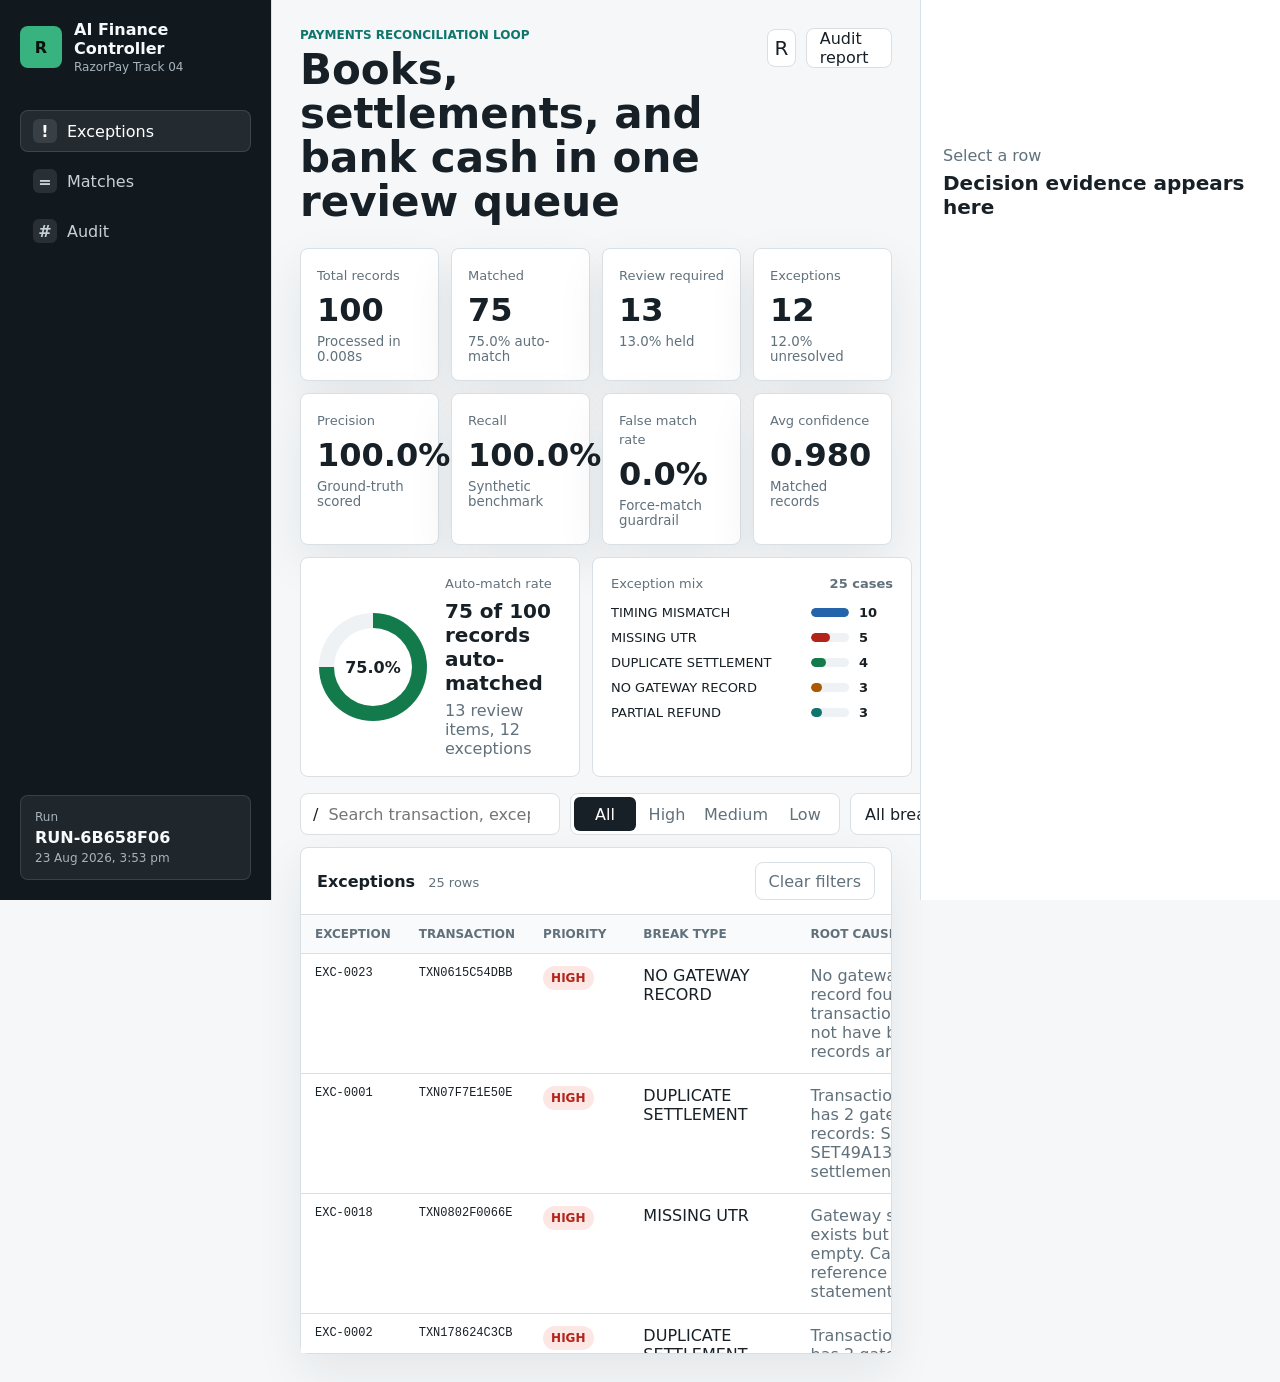
==== frontend/index.html @ f1c5f405 "Update compiled Python bytecode for writer module" ====
<!doctype html>
<html lang="en">
  <head>
    <meta charset="utf-8">
    <meta name="viewport" content="width=device-width, initial-scale=1">
    <title>AI Finance Controller</title>
    <link rel="stylesheet" href="./styles.css">
  </head>
  <body>
    <div class="shell">
      <aside class="rail" aria-label="Primary">
        <div class="brand">
          <div class="brand-mark">R</div>
          <div>
            <strong>AI Finance Controller</strong>
            <span>RazorPay Track 04</span>
          </div>
        </div>

        <nav class="nav-tabs" aria-label="Views">
          <button class="nav-tab is-active" data-view="exceptions" type="button">
            <span class="tab-icon">!</span>
            Exceptions
          </button>
          <button class="nav-tab" data-view="matches" type="button">
            <span class="tab-icon">=</span>
            Matches
          </button>
          <button class="nav-tab" data-view="audit" type="button">
            <span class="tab-icon">#</span>
            Audit
          </button>
        </nav>

        <div class="rail-status">
          <span>Run</span>
          <strong id="runId">Loading</strong>
          <small id="generatedAt">Waiting for report</small>
        </div>
      </aside>

      <main class="workspace">
        <header class="topbar">
          <div>
            <p class="eyebrow">Payments reconciliation loop</p>
            <h1>Books, settlements, and bank cash in one review queue</h1>
          </div>
          <div class="top-actions">
            <button class="icon-button" id="refreshBtn" type="button" title="Reload report" aria-label="Reload report">R</button>
            <a class="report-link" href="../output/audit_report.md" target="_blank" rel="noreferrer">Audit report</a>
          </div>
        </header>

        <section class="metrics-grid" id="metricsGrid" aria-label="Run metrics"></section>

        <section class="analysis-band" aria-label="Run analysis">
          <div class="score-panel">
            <div class="score-ring" id="scoreRing" aria-label="Match rate">
              <span id="scoreValue">--</span>
            </div>
            <div>
              <p class="panel-label">Auto-match rate</p>
              <strong id="scoreSummary">Loading run</strong>
              <span id="scoreDetail">Fetching output/report.json</span>
            </div>
          </div>
          <div class="breakdown-panel">
            <div class="panel-heading">
              <span>Exception mix</span>
              <strong id="exceptionTotal">--</strong>
            </div>
            <div class="bar-list" id="breakdownBars"></div>
          </div>
        </section>

        <section class="controls-band">
          <div class="search-box">
            <span aria-hidden="true">/</span>
            <input id="searchInput" type="search" placeholder="Search transaction, exception, break type, reason">
          </div>
          <div class="segmented" id="priorityFilter" aria-label="Priority filter">
            <button class="is-active" type="button" data-filter="ALL">All</button>
            <button type="button" data-filter="HIGH">High</button>
            <button type="button" data-filter="MEDIUM">Medium</button>
            <button type="button" data-filter="LOW">Low</button>
          </div>
          <select id="typeFilter" aria-label="Break type filter">
            <option value="ALL">All break types</option>
          </select>
        </section>

        <section class="data-region">
          <div class="table-toolbar">
            <div>
              <strong id="tableTitle">Exceptions</strong>
              <span id="rowCount">0 rows</span>
            </div>
            <button class="text-button" id="clearFilters" type="button">Clear filters</button>
          </div>
          <div class="table-wrap">
            <table>
              <thead id="tableHead"></thead>
              <tbody id="tableBody"></tbody>
            </table>
          </div>
        </section>
      </main>

      <aside class="detail-pane" id="detailPane" aria-live="polite">
        <div class="empty-detail">
          <span>Select a row</span>
          <strong>Decision evidence appears here</strong>
        </div>
      </aside>
    </div>

    <script src="./app.js"></script>
  </body>
</html>
---- frontend/styles.css ----
:root {
  --bg: #f5f7f9;
  --surface: #ffffff;
  --surface-2: #eef2f4;
  --ink: #172026;
  --muted: #61717c;
  --line: #d9e0e5;
  --green: #137a4b;
  --green-soft: #dff4e9;
  --amber: #a85b00;
  --amber-soft: #fff0d8;
  --red: #b42318;
  --red-soft: #fde7e5;
  --blue: #2364aa;
  --blue-soft: #e4eefb;
  --teal: #0f766e;
  --shadow: 0 18px 48px rgba(23, 32, 38, 0.08);
}

* {
  box-sizing: border-box;
}

body {
  margin: 0;
  min-width: 320px;
  color: var(--ink);
  background: var(--bg);
  font-family: Inter, ui-sans-serif, system-ui, -apple-system, BlinkMacSystemFont, "Segoe UI", sans-serif;
}

button,
input,
select {
  font: inherit;
}

button {
  cursor: pointer;
}

.shell {
  display: grid;
  grid-template-columns: 272px minmax(0, 1fr) 360px;
  min-height: 100vh;
}

.rail {
  position: sticky;
  top: 0;
  display: flex;
  flex-direction: column;
  height: 100vh;
  padding: 20px;
  border-right: 1px solid var(--line);
  background: #11191f;
  color: #f7fafc;
}

.brand {
  display: grid;
  grid-template-columns: 42px 1fr;
  gap: 12px;
  align-items: center;
  min-height: 52px;
}

.brand-mark {
  display: grid;
  place-items: center;
  width: 42px;
  height: 42px;
  border-radius: 8px;
  background: #38b27f;
  color: #08110d;
  font-weight: 800;
}

.brand strong,
.brand span {
  display: block;
}

.brand span {
  margin-top: 2px;
  color: #a7b4bd;
  font-size: 12px;
}

.nav-tabs {
  display: grid;
  gap: 8px;
  margin-top: 36px;
}

.nav-tab {
  display: flex;
  align-items: center;
  gap: 10px;
  min-height: 42px;
  padding: 0 12px;
  border: 1px solid transparent;
  border-radius: 8px;
  background: transparent;
  color: #c7d1d8;
  text-align: left;
}

.nav-tab:hover,
.nav-tab.is-active {
  border-color: rgba(255, 255, 255, 0.12);
  background: rgba(255, 255, 255, 0.08);
  color: #ffffff;
}

.tab-icon {
  display: grid;
  place-items: center;
  width: 24px;
  height: 24px;
  border-radius: 6px;
  background: rgba(255, 255, 255, 0.1);
  font-weight: 800;
}

.rail-status {
  margin-top: auto;
  padding: 14px;
  border: 1px solid rgba(255, 255, 255, 0.12);
  border-radius: 8px;
  background: rgba(255, 255, 255, 0.06);
}

.rail-status span,
.rail-status small,
.rail-status strong {
  display: block;
}

.rail-status span,
.rail-status small {
  color: #a7b4bd;
  font-size: 12px;
}

.rail-status strong {
  margin: 4px 0;
  overflow-wrap: anywhere;
}

.workspace {
  min-width: 0;
  padding: 28px;
}

.topbar {
  display: flex;
  justify-content: space-between;
  gap: 20px;
  align-items: flex-start;
  margin-bottom: 24px;
}

.eyebrow {
  margin: 0 0 6px;
  color: var(--teal);
  font-size: 12px;
  font-weight: 800;
  letter-spacing: 0;
  text-transform: uppercase;
}

h1 {
  max-width: 780px;
  margin: 0;
  font-size: clamp(26px, 4vw, 42px);
  line-height: 1.05;
  letter-spacing: 0;
}

.top-actions {
  display: flex;
  gap: 10px;
  align-items: center;
}

.icon-button,
.report-link,
.text-button {
  min-height: 38px;
  border: 1px solid var(--line);
  border-radius: 8px;
  background: var(--surface);
  color: var(--ink);
  text-decoration: none;
}

.icon-button {
  width: 38px;
  font-size: 20px;
}

.report-link,
.text-button {
  display: inline-flex;
  align-items: center;
  padding: 0 13px;
}

.text-button {
  color: var(--muted);
}

.metrics-grid {
  display: grid;
  grid-template-columns: repeat(4, minmax(0, 1fr));
  gap: 12px;
}

.metric {
  min-height: 118px;
  padding: 16px;
  border: 1px solid var(--line);
  border-radius: 8px;
  background: var(--surface);
  box-shadow: var(--shadow);
}

.metric span {
  color: var(--muted);
  font-size: 13px;
}

.metric strong {
  display: block;
  margin-top: 10px;
  font-size: 32px;
  line-height: 1;
}

.metric small {
  display: block;
  margin-top: 8px;
  color: var(--muted);
}

.analysis-band {
  display: grid;
  grid-template-columns: minmax(280px, 0.7fr) minmax(320px, 1fr);
  gap: 12px;
  margin-top: 12px;
}

.score-panel,
.breakdown-panel {
  display: flex;
  gap: 18px;
  align-items: center;
  min-height: 148px;
  padding: 18px;
  border: 1px solid var(--line);
  border-radius: 8px;
  background: var(--surface);
}

.score-ring {
  --score: 0deg;
  position: relative;
  display: grid;
  place-items: center;
  flex: 0 0 auto;
  width: 108px;
  height: 108px;
  border-radius: 50%;
  background: conic-gradient(var(--green) var(--score), var(--surface-2) 0);
}

.score-ring::before {
  content: "";
  position: absolute;
  width: 78px;
  height: 78px;
  border-radius: 50%;
  background: var(--surface);
}

.score-ring span {
  position: relative;
  font-weight: 800;
}

.panel-label,
.panel-heading {
  margin: 0 0 8px;
  color: var(--muted);
  font-size: 13px;
}

.score-panel strong,
.score-panel span {
  display: block;
}

.score-panel strong {
  margin-bottom: 6px;
  font-size: 20px;
}

.score-panel > div:last-child > span {
  color: var(--muted);
}

.breakdown-panel {
  display: block;
}

.panel-heading {
  display: flex;
  justify-content: space-between;
  margin-bottom: 14px;
}

.bar-list {
  display: grid;
  gap: 10px;
}

.bar-row {
  display: grid;
  grid-template-columns: minmax(140px, 190px) 1fr 34px;
  gap: 10px;
  align-items: center;
  font-size: 13px;
}

.bar-track {
  height: 9px;
  overflow: hidden;
  border-radius: 999px;
  background: var(--surface-2);
}

.bar-fill {
  height: 100%;
  border-radius: inherit;
  background: var(--blue);
}

.controls-band {
  display: grid;
  grid-template-columns: minmax(260px, 1fr) auto 190px;
  gap: 10px;
  align-items: center;
  margin-top: 16px;
}

.search-box {
  display: flex;
  gap: 8px;
  align-items: center;
  height: 42px;
  padding: 0 12px;
  border: 1px solid var(--line);
  border-radius: 8px;
  background: var(--surface);
}

.search-box input {
  width: 100%;
  min-width: 0;
  border: 0;
  outline: 0;
  background: transparent;
}

.segmented {
  display: flex;
  min-height: 42px;
  padding: 3px;
  border: 1px solid var(--line);
  border-radius: 8px;
  background: var(--surface);
}

.segmented button {
  min-width: 62px;
  border: 0;
  border-radius: 6px;
  background: transparent;
  color: var(--muted);
}

.segmented button.is-active {
  background: #172026;
  color: #ffffff;
}

select {
  min-height: 42px;
  padding: 0 10px;
  border: 1px solid var(--line);
  border-radius: 8px;
  background: var(--surface);
  color: var(--ink);
}

.data-region {
  margin-top: 12px;
  border: 1px solid var(--line);
  border-radius: 8px;
  background: var(--surface);
  box-shadow: var(--shadow);
}

.table-toolbar {
  display: flex;
  justify-content: space-between;
  gap: 14px;
  align-items: center;
  padding: 14px 16px;
  border-bottom: 1px solid var(--line);
}

.table-toolbar span {
  margin-left: 8px;
  color: var(--muted);
  font-size: 13px;
}

.table-wrap {
  overflow: auto;
  max-height: calc(100vh - 462px);
  min-height: 340px;
}

table {
  width: 100%;
  min-width: 760px;
  border-collapse: collapse;
}

th,
td {
  padding: 12px 14px;
  border-bottom: 1px solid var(--line);
  text-align: left;
  vertical-align: top;
}

th {
  position: sticky;
  top: 0;
  z-index: 1;
  background: #f8fafb;
  color: var(--muted);
  font-size: 12px;
  font-weight: 800;
  letter-spacing: 0;
  text-transform: uppercase;
}

tbody tr {
  background: var(--surface);
}

tbody tr:hover,
tbody tr.is-selected {
  background: #f2f8f7;
}

.mono {
  font-family: "SFMono-Regular", Consolas, "Liberation Mono", monospace;
  font-size: 12px;
}

.reason-cell {
  max-width: 420px;
  color: var(--muted);
}

.badge {
  display: inline-flex;
  align-items: center;
  min-height: 24px;
  padding: 0 8px;
  border-radius: 999px;
  font-size: 12px;
  font-weight: 800;
  white-space: nowrap;
}

.badge.high,
.badge.unmatched {
  background: var(--red-soft);
  color: var(--red);
}

.badge.medium,
.badge.review_required {
  background: var(--amber-soft);
  color: var(--amber);
}

.badge.low,
.badge.matched {
  background: var(--green-soft);
  color: var(--green);
}

.detail-pane {
  position: sticky;
  top: 0;
  height: 100vh;
  overflow: auto;
  padding: 22px;
  border-left: 1px solid var(--line);
  background: var(--surface);
}

.empty-detail {
  display: grid;
  align-content: center;
  min-height: 320px;
  color: var(--muted);
}

.empty-detail strong,
.empty-detail span {
  display: block;
}

.empty-detail strong {
  margin-top: 6px;
  color: var(--ink);
  font-size: 20px;
}

.detail-header {
  padding-bottom: 16px;
  border-bottom: 1px solid var(--line);
}

.detail-header h2 {
  margin: 10px 0 8px;
  overflow-wrap: anywhere;
  font-size: 24px;
  line-height: 1.1;
  letter-spacing: 0;
}

.detail-meta {
  display: flex;
  flex-wrap: wrap;
  gap: 8px;
}

.detail-section {
  padding: 18px 0;
  border-bottom: 1px solid var(--line);
}

.detail-section h3 {
  margin: 0 0 10px;
  font-size: 13px;
  letter-spacing: 0;
  text-transform: uppercase;
  color: var(--muted);
}

.detail-section p {
  margin: 0;
  color: #324049;
  line-height: 1.55;
}

.evidence-grid {
  display: grid;
  gap: 8px;
}

.evidence-row {
  display: grid;
  grid-template-columns: minmax(96px, 0.45fr) minmax(0, 1fr);
  gap: 10px;
  align-items: start;
  padding: 9px;
  border-radius: 8px;
  background: #f8fafb;
}

.evidence-row span:first-child {
  color: var(--muted);
  font-size: 12px;
}

.evidence-row span:last-child {
  overflow-wrap: anywhere;
}

.empty-state,
.error-state {
  padding: 28px;
  color: var(--muted);
}

.error-state strong {
  display: block;
  color: var(--red);
  margin-bottom: 6px;
}

@media (max-width: 1180px) {
  .shell {
    grid-template-columns: 220px minmax(0, 1fr);
  }

  .detail-pane {
    position: fixed;
    right: 16px;
    bottom: 16px;
    top: auto;
    z-index: 5;
    width: min(420px, calc(100vw - 32px));
    max-height: 72vh;
    border: 1px solid var(--line);
    border-radius: 8px;
    box-shadow: var(--shadow);
  }
}

@media (max-width: 860px) {
  .shell {
    display: block;
  }

  .rail {
    position: static;
    height: auto;
    padding: 14px;
  }

  .nav-tabs {
    grid-template-columns: repeat(3, 1fr);
    margin-top: 16px;
  }

  .rail-status {
    margin-top: 14px;
  }

  .workspace {
    padding: 18px;
  }

  .topbar,
  .analysis-band,
  .controls-band {
    display: grid;
    grid-template-columns: 1fr;
  }

  .metrics-grid {
    grid-template-columns: repeat(2, minmax(0, 1fr));
  }

  .detail-pane {
    position: static;
    width: auto;
    max-height: none;
    margin: 0 18px 18px;
    border: 1px solid var(--line);
    border-radius: 8px;
  }

  .table-wrap {
    max-height: none;
  }
}

@media (max-width: 540px) {
  .metrics-grid {
    grid-template-columns: 1fr;
  }

  .nav-tab {
    justify-content: center;
    padding: 0 6px;
    font-size: 13px;
  }

  .score-panel {
    align-items: flex-start;
  }

  .score-ring {
    width: 88px;
    height: 88px;
  }

  .score-ring::before {
    width: 62px;
    height: 62px;
  }

  .bar-row {
    grid-template-columns: 1fr;
  }
}
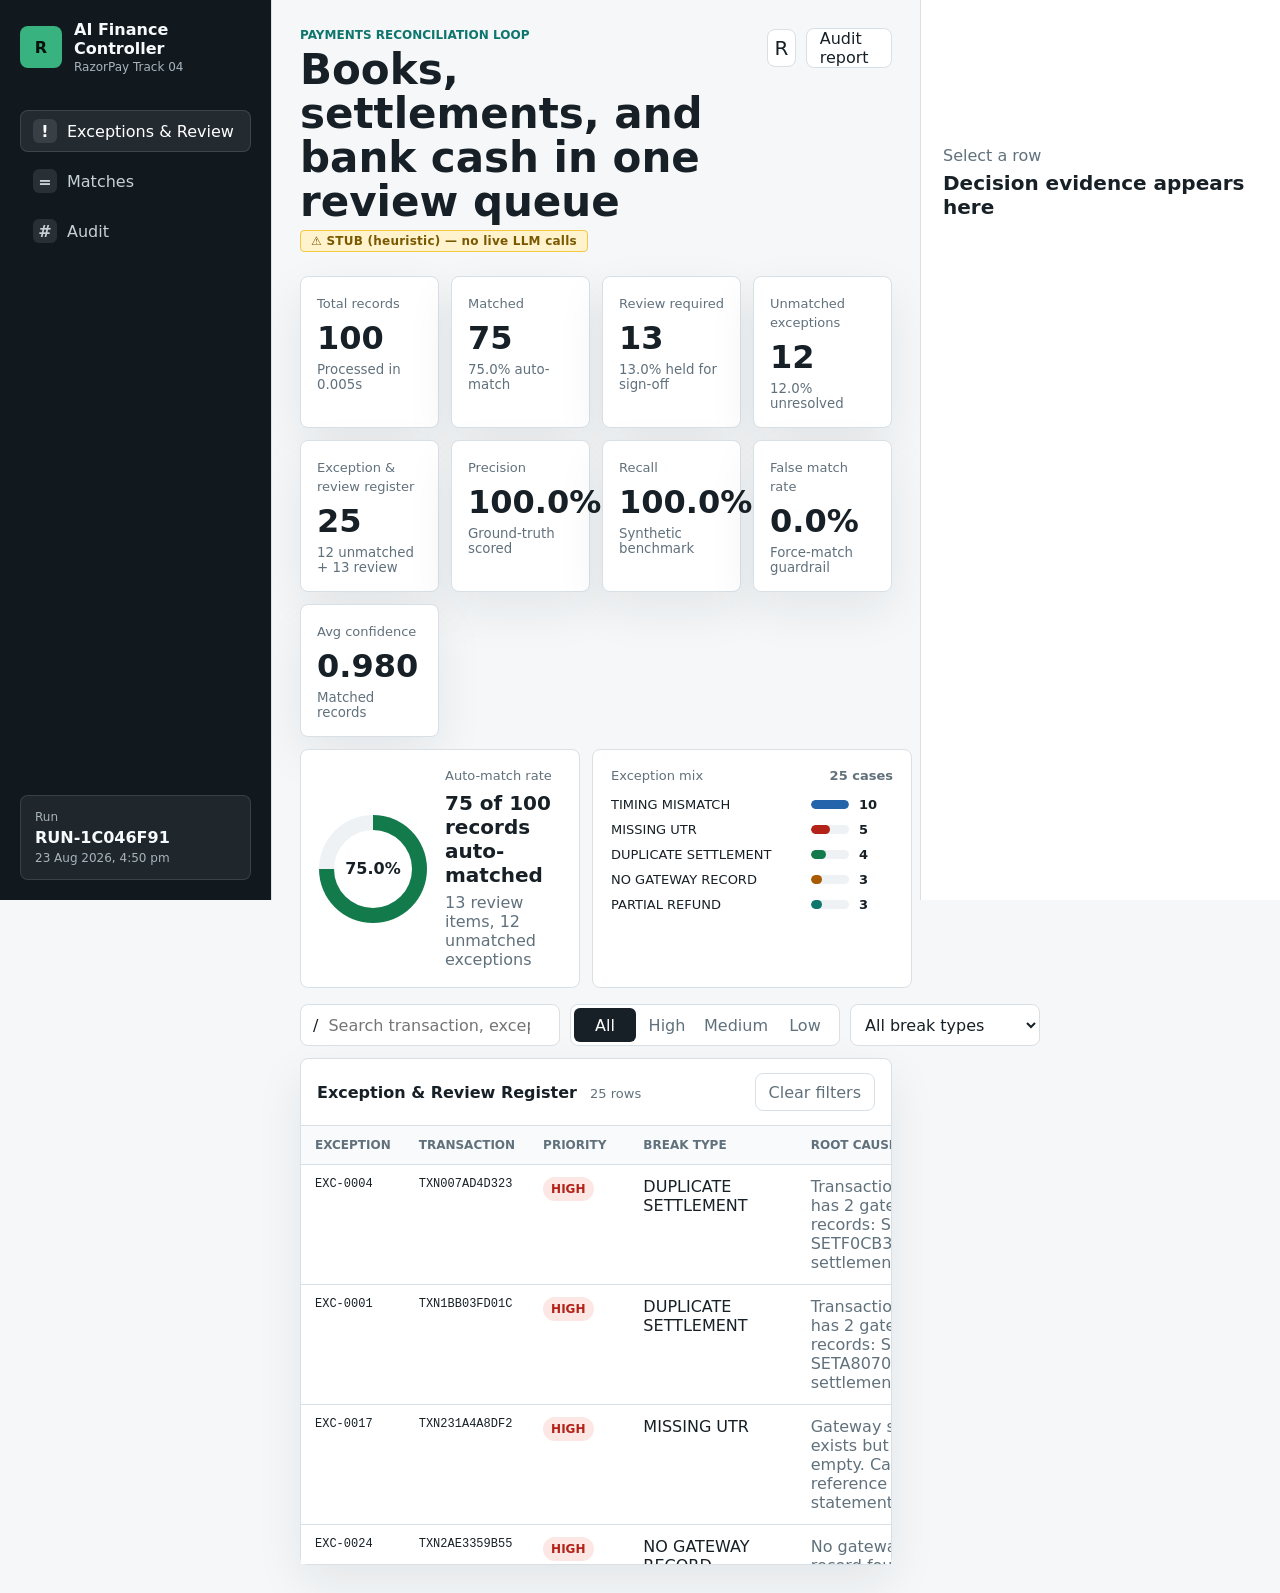
==== commit ccc5b929: "feat: Enhance agent mode resolution and reporting - Introduced `resolve_agent_mode` function to dete" ====
--- a/frontend/index.html
+++ b/frontend/index.html
@@ -20,7 +20,7 @@
         <nav class="nav-tabs" aria-label="Views">
           <button class="nav-tab is-active" data-view="exceptions" type="button">
             <span class="tab-icon">!</span>
-            Exceptions
+            Exceptions &amp; Review
           </button>
           <button class="nav-tab" data-view="matches" type="button">
             <span class="tab-icon">=</span>
@@ -44,10 +44,11 @@
           <div>
             <p class="eyebrow">Payments reconciliation loop</p>
             <h1>Books, settlements, and bank cash in one review queue</h1>
+            <div id="agentModeBadge" class="agent-badge stub">Loading…</div>
           </div>
           <div class="top-actions">
             <button class="icon-button" id="refreshBtn" type="button" title="Reload report" aria-label="Reload report">R</button>
-            <a class="report-link" href="../output/audit_report.md" target="_blank" rel="noreferrer">Audit report</a>
+            <a class="report-link" href="./audit.html" target="_blank" rel="noreferrer">Audit report</a>
           </div>
         </header>
 
--- a/frontend/styles.css
+++ b/frontend/styles.css
@@ -609,6 +609,252 @@
   margin-bottom: 6px;
 }
 
+.audit-page {
+  max-width: 1260px;
+  margin: 0 auto;
+  padding: 28px;
+}
+
+.audit-hero {
+  display: flex;
+  justify-content: space-between;
+  gap: 20px;
+  align-items: flex-start;
+  margin-bottom: 20px;
+}
+
+.audit-hero p:last-child {
+  margin: 10px 0 0;
+  color: var(--muted);
+}
+
+.audit-summary {
+  display: grid;
+  grid-template-columns: repeat(4, minmax(0, 1fr));
+  gap: 12px;
+}
+
+.audit-layout {
+  display: grid;
+  grid-template-columns: 220px minmax(0, 1fr);
+  gap: 18px;
+  margin-top: 18px;
+}
+
+.audit-toc {
+  position: sticky;
+  top: 18px;
+  display: grid;
+  align-content: start;
+  gap: 8px;
+  height: fit-content;
+  padding: 12px;
+  border: 1px solid var(--line);
+  border-radius: 8px;
+  background: var(--surface);
+}
+
+.audit-toc a {
+  padding: 10px;
+  border-radius: 6px;
+  color: var(--muted);
+  text-decoration: none;
+}
+
+.audit-toc a:hover {
+  background: #f2f8f7;
+  color: var(--ink);
+}
+
+.audit-content {
+  display: grid;
+  gap: 16px;
+}
+
+.audit-section {
+  padding: 18px;
+  border: 1px solid var(--line);
+  border-radius: 8px;
+  background: var(--surface);
+  box-shadow: var(--shadow);
+}
+
+.section-heading {
+  display: flex;
+  justify-content: space-between;
+  gap: 16px;
+  align-items: flex-start;
+  margin-bottom: 14px;
+}
+
+.section-heading span {
+  color: var(--teal);
+  font-size: 12px;
+  font-weight: 800;
+  text-transform: uppercase;
+}
+
+.section-heading h2 {
+  margin: 4px 0 0;
+  font-size: 22px;
+  line-height: 1.15;
+  letter-spacing: 0;
+}
+
+.section-heading > strong {
+  padding: 8px 10px;
+  border-radius: 999px;
+  background: var(--blue-soft);
+  color: var(--blue);
+  white-space: nowrap;
+}
+
+.audit-table-wrap {
+  overflow: auto;
+}
+
+.audit-breakdown {
+  display: grid;
+  grid-template-columns: repeat(5, minmax(0, 1fr));
+  gap: 10px;
+}
+
+.break-card {
+  min-height: 112px;
+  padding: 14px;
+  border: 1px solid var(--line);
+  border-radius: 8px;
+  background: #f8fafb;
+  color: var(--ink);
+  text-align: left;
+}
+
+.break-card span,
+.break-card strong,
+.break-card small {
+  display: block;
+}
+
+.break-card span {
+  color: var(--muted);
+  font-size: 12px;
+}
+
+.break-card strong {
+  margin: 8px 0;
+  font-size: 28px;
+}
+
+.break-card small {
+  color: var(--muted);
+}
+
+.audit-search {
+  width: min(360px, 100%);
+}
+
+.exception-stack {
+  display: grid;
+  gap: 10px;
+}
+
+.audit-case {
+  border: 1px solid var(--line);
+  border-radius: 8px;
+  background: #f8fafb;
+}
+
+.audit-case summary {
+  display: grid;
+  grid-template-columns: 82px minmax(150px, 1fr) auto auto;
+  gap: 10px;
+  align-items: center;
+  padding: 12px;
+  cursor: pointer;
+}
+
+.audit-case p {
+  margin: 0;
+  padding: 0 12px 12px;
+  color: #324049;
+  line-height: 1.55;
+}
+
+.evidence-strip {
+  display: flex;
+  flex-wrap: wrap;
+  gap: 8px;
+  padding: 0 12px 12px;
+}
+
+.evidence-strip span {
+  padding: 7px 9px;
+  border-radius: 6px;
+  background: var(--surface);
+  color: var(--muted);
+  font-size: 12px;
+}
+
+.evidence-strip strong {
+  color: var(--ink);
+}
+
+.worked-example {
+  display: grid;
+  gap: 14px;
+}
+
+.worked-grid {
+  display: grid;
+  grid-template-columns: repeat(4, minmax(0, 1fr));
+  gap: 10px;
+}
+
+.worked-grid div {
+  padding: 12px;
+  border-radius: 8px;
+  background: #f8fafb;
+}
+
+.worked-grid span,
+.worked-grid strong {
+  display: block;
+}
+
+.worked-grid span {
+  margin-bottom: 6px;
+  color: var(--muted);
+  font-size: 12px;
+}
+
+.worked-example pre {
+  overflow: auto;
+  margin: 0;
+  padding: 14px;
+  border-radius: 8px;
+  background: #11191f;
+  color: #e7eef2;
+  white-space: pre-wrap;
+}
+
+.flow {
+  display: grid;
+  grid-template-columns: repeat(5, minmax(0, 1fr));
+  gap: 10px;
+}
+
+.flow div {
+  display: grid;
+  place-items: center;
+  min-height: 78px;
+  padding: 10px;
+  border: 1px solid var(--line);
+  border-radius: 8px;
+  background: #f8fafb;
+  text-align: center;
+  font-weight: 800;
+}
+
 @media (max-width: 1180px) {
   .shell {
     grid-template-columns: 220px minmax(0, 1fr);
@@ -675,6 +921,24 @@
   .table-wrap {
     max-height: none;
   }
+
+  .audit-hero,
+  .audit-layout,
+  .section-heading {
+    display: grid;
+    grid-template-columns: 1fr;
+  }
+
+  .audit-summary,
+  .audit-breakdown,
+  .worked-grid,
+  .flow {
+    grid-template-columns: repeat(2, minmax(0, 1fr));
+  }
+
+  .audit-toc {
+    position: static;
+  }
 }
 
 @media (max-width: 540px) {
@@ -705,4 +969,40 @@
   .bar-row {
     grid-template-columns: 1fr;
   }
-}
+
+  .audit-page {
+    padding: 18px;
+  }
+
+  .audit-summary,
+  .audit-breakdown,
+  .worked-grid,
+  .flow,
+  .audit-case summary {
+    grid-template-columns: 1fr;
+  }
+}
+
+
+/* ---- Agent mode badge ---- */
+.agent-badge {
+  display: inline-block;
+  margin-top: 6px;
+  padding: 3px 10px;
+  border-radius: 4px;
+  font-size: 12px;
+  font-weight: 600;
+  letter-spacing: 0.02em;
+}
+
+.agent-badge.stub {
+  background: #fff3cd;
+  color: #7a5800;
+  border: 1px solid #f5c842;
+}
+
+.agent-badge.llm {
+  background: #d1fae5;
+  color: #065f46;
+  border: 1px solid #34d399;
+}
